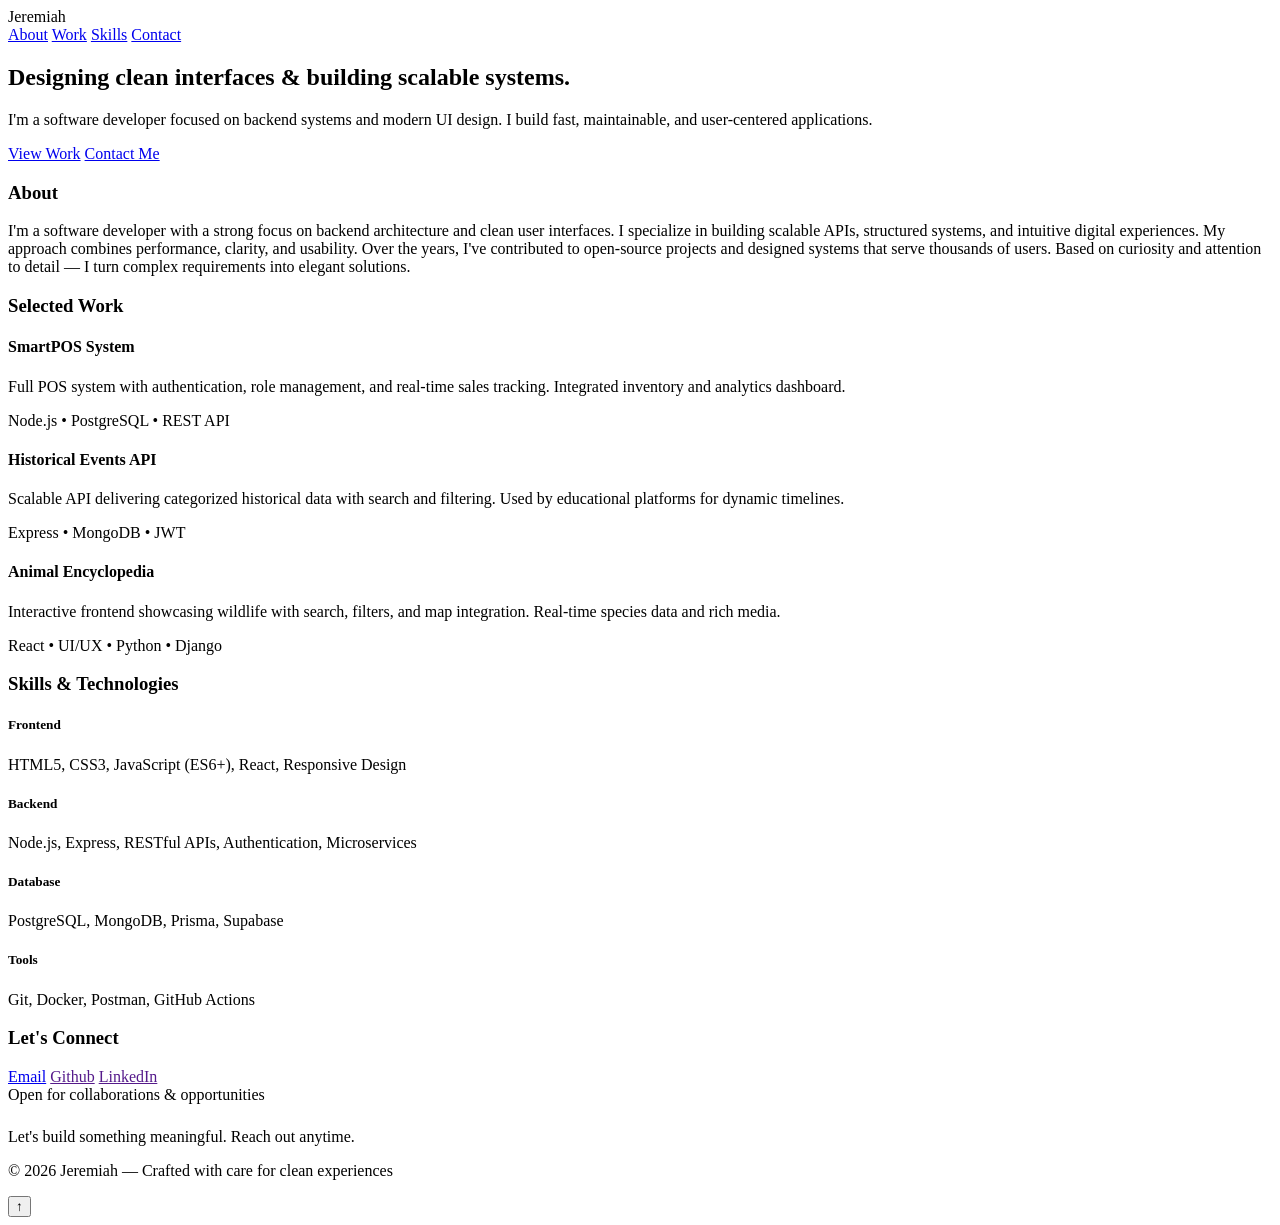
==== html.html @ 13893c3b "Initial: Add basic HTML structure for portfolio website" ====
<!DOCTYPE html>
<html lang="en">
<head>
  <meta charset="UTF-8">
  <meta name="viewport" content="width=device-width, initial-scale=1.0, viewport-fit=cover">
  <title>Jeremiah | Software Developer & UI Designer</title>
  
  <!-- Custom CSS -->
  <link rel="stylesheet" href="style.css">
</head>
<body>

<header class="container">
  <div class="logo">Jeremiah</div>
  <nav>
    <a href="#about">About</a>
    <a href="#projects">Work</a>
    <a href="#skills">Skills</a>
    <a href="#contact">Contact</a>
  </nav>
</header>

<!-- HERO Section -->
<section class="hero container">
  <div class="hero-text">
    <h2>Designing clean interfaces & building scalable systems.</h2>
    <p>I'm a software developer focused on backend systems and modern UI design. I build fast, maintainable, and user-centered applications.</p>
    <div class="hero-actions">
      <a href="#projects" class="btn primary">View Work</a>
      <a href="#contact" class="btn outline">Contact Me</a>
    </div>
  </div>
</section>

<!-- ABOUT Section -->
<section id="about" class="container section">
  <h3>About</h3>
  <p>I'm a software developer with a strong focus on backend architecture and clean user interfaces.
  I specialize in building scalable APIs, structured systems, and intuitive digital experiences.
  My approach combines performance, clarity, and usability. Over the years, I've contributed to 
  open-source projects and designed systems that serve thousands of users. Based on curiosity 
  and attention to detail — I turn complex requirements into elegant solutions.</p>
</section>

<!-- PROJECTS Section -->
<section id="projects" class="container section">
  <h3>Selected Work</h3>
  <div class="grid">
    <div class="card">
      <h4>SmartPOS System</h4>
      <p>Full POS system with authentication, role management, and real-time sales tracking. Integrated inventory and analytics dashboard.</p>
      <span>Node.js • PostgreSQL • REST API</span>
    </div>
    <div class="card">
      <h4>Historical Events API</h4>
      <p>Scalable API delivering categorized historical data with search and filtering. Used by educational platforms for dynamic timelines.</p>
      <span>Express • MongoDB • JWT</span>
    </div>
    <div class="card">
      <h4>Animal Encyclopedia</h4>
      <p>Interactive frontend showcasing wildlife with search, filters, and map integration. Real-time species data and rich media.</p>
      <span>React • UI/UX • Python • Django</span>
    </div>
  </div>
</section>

<!-- SKILLS Section -->
<section id="skills" class="container section">
  <h3>Skills & Technologies</h3>
  <div class="skills">
    <div class="skill-card">
      <h5>Frontend</h5>
      <p>HTML5, CSS3, JavaScript (ES6+), React, Responsive Design</p>
    </div>
    <div class="skill-card">
      <h5>Backend</h5>
      <p>Node.js, Express, RESTful APIs, Authentication, Microservices</p>
    </div>
    <div class="skill-card">
      <h5>Database</h5>
      <p>PostgreSQL, MongoDB, Prisma, Supabase</p>
    </div>
    <div class="skill-card">
      <h5>Tools</h5>
      <p>Git, Docker, Postman, GitHub Actions</p>
    </div>
  </div>
</section>

<!-- CONTACT Section -->
<section id="contact" class="container section">
  <h3>Let's Connect</h3>
  <div class="contact-block">
    <div class="contact-info">
      <a href="mailto:hello@jeremiah.dev">Email</a>
      <a href="">Github</a>
      <a href="">LinkedIn</a>
    </div>
    <div class="contact-cta">
      Open for collaborations & opportunities
    </div>
  </div>
  <p style="margin-top: 24px; color: var(--muted);">Let's build something meaningful. Reach out anytime.</p>
</section>

<footer class="container footer">
  <p>© 2026 Jeremiah — Crafted with care for clean experiences</p>
</footer>

<button class="back-to-top" id="backToTopBtn">↑</button>

<script src="script.js"></script>
</body>
</html>
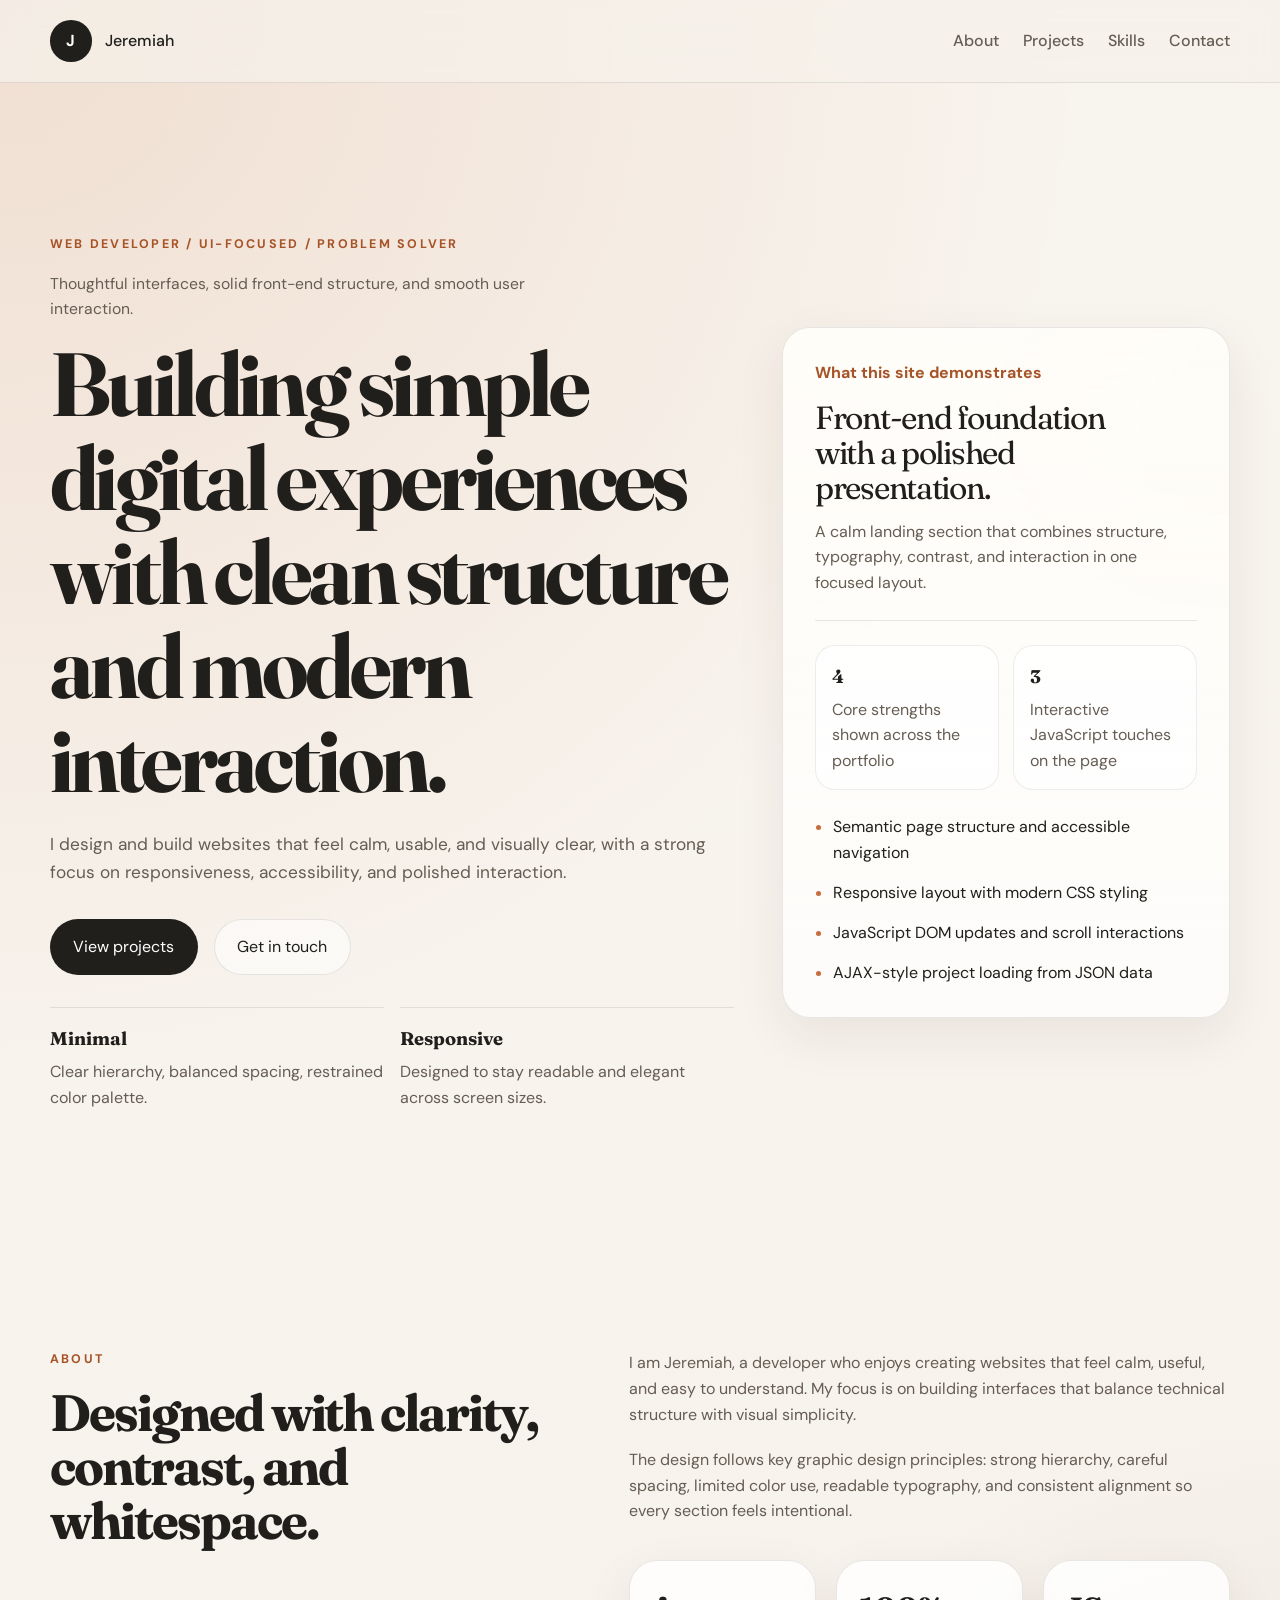
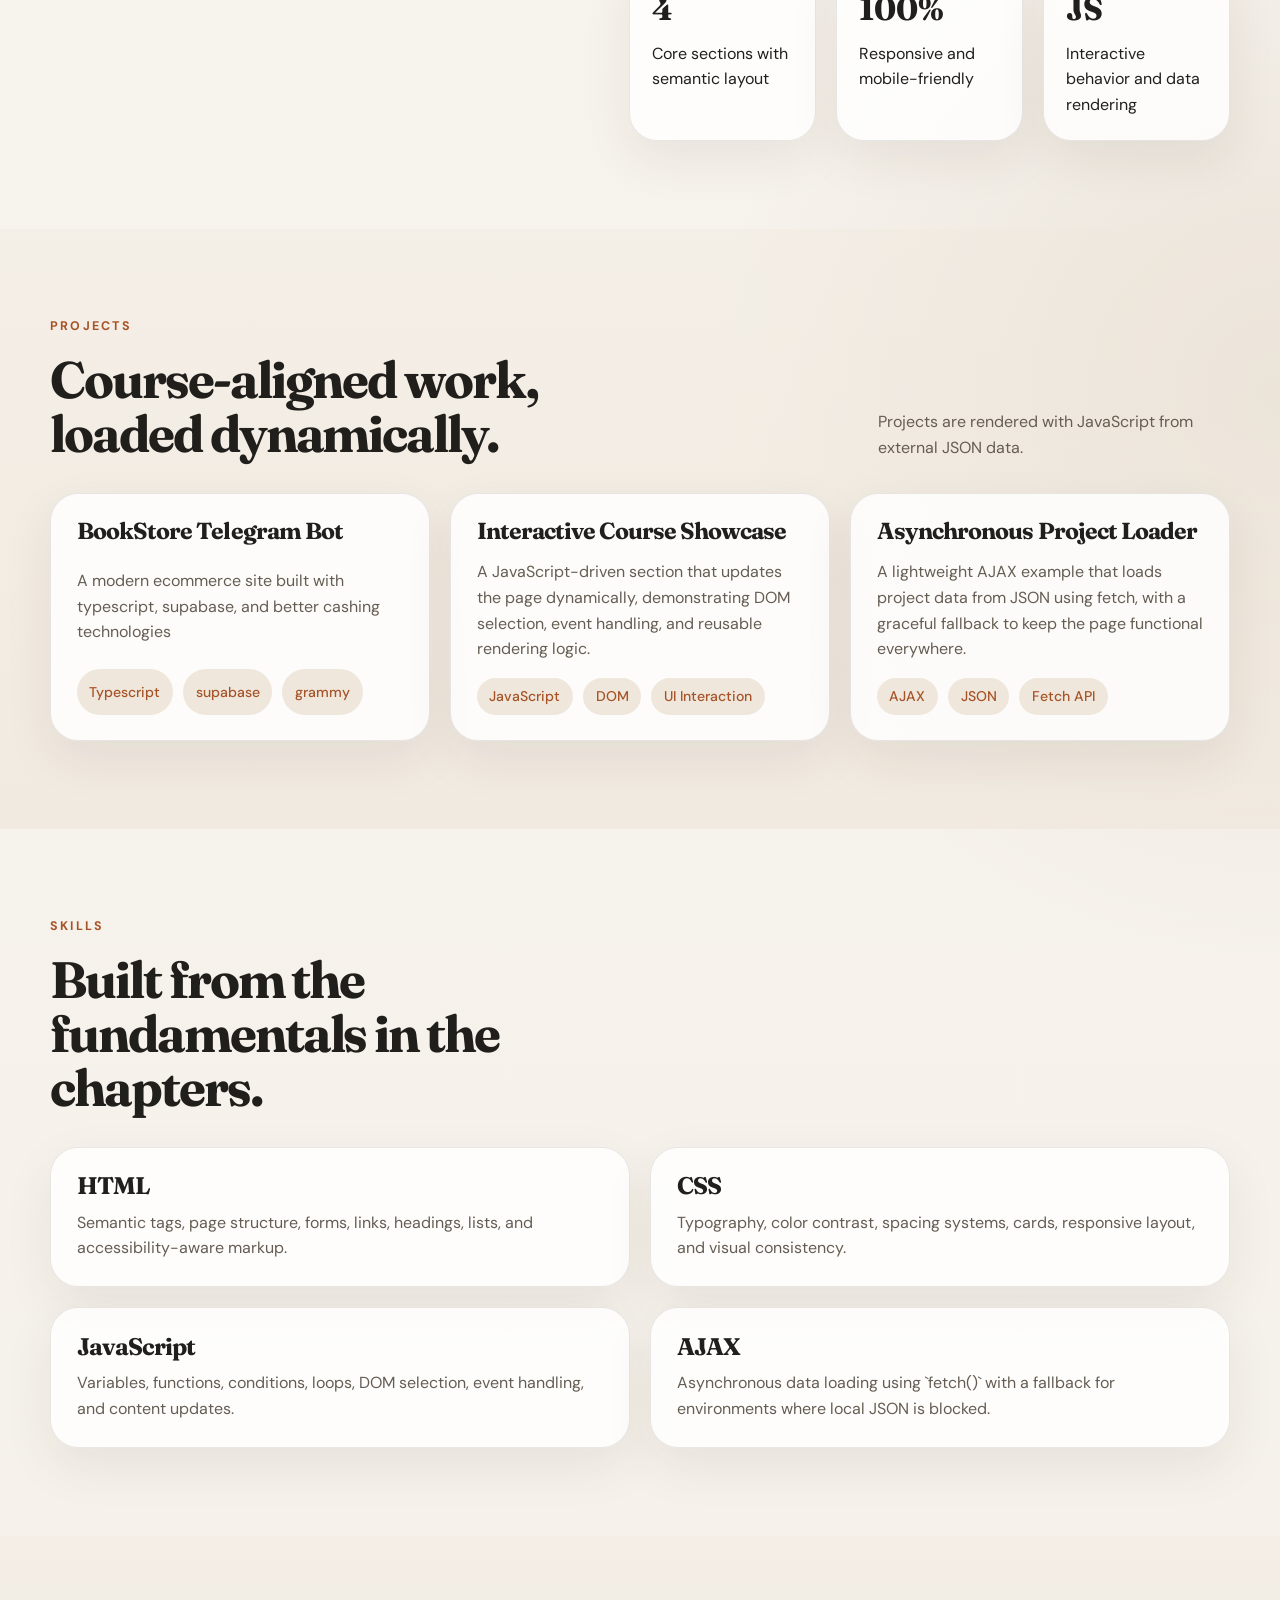
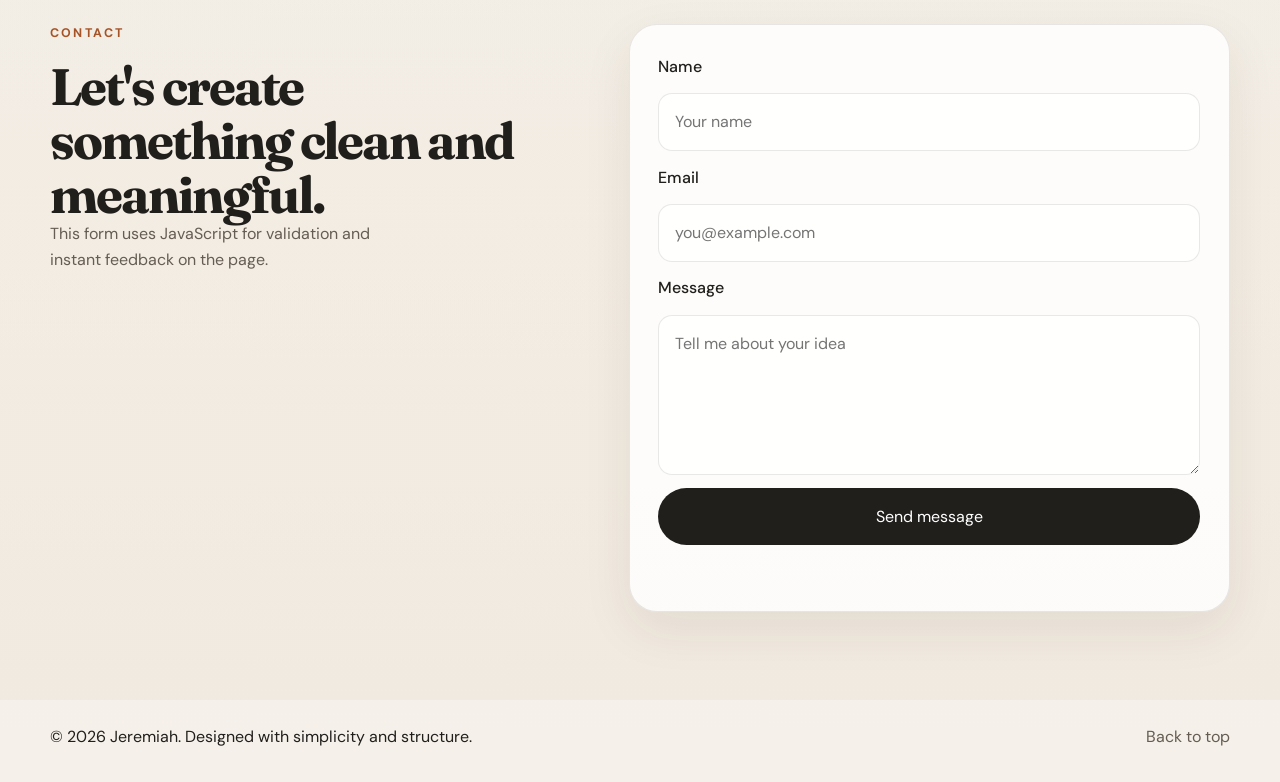
==== commit 787f9e42: "Redesign portfolio with modern layout and dynamic project loading" ====
--- a/html.html
+++ b/html.html
@@ -3,112 +3,207 @@
 <head>
   <meta charset="UTF-8">
   <meta name="viewport" content="width=device-width, initial-scale=1.0, viewport-fit=cover">
-  <title>Jeremiah | Software Developer & UI Designer</title>
-  
-  <!-- Custom CSS -->
+  <meta name="description" content="Modern portfolio website for Jeremiah, focused on web development, UI design, and clean digital experiences.">
+  <title>Jeremiah | Portfolio Website</title>
+  <link rel="preconnect" href="https://fonts.googleapis.com">
+  <link rel="preconnect" href="https://fonts.gstatic.com" crossorigin>
+  <link href="https://fonts.googleapis.com/css2?family=DM+Sans:wght@400;500;700&family=Fraunces:wght@600;700&display=swap" rel="stylesheet">
   <link rel="stylesheet" href="style.css">
 </head>
 <body>
-
-<header class="container">
-  <div class="logo">Jeremiah</div>
-  <nav>
-    <a href="#about">About</a>
-    <a href="#projects">Work</a>
-    <a href="#skills">Skills</a>
-    <a href="#contact">Contact</a>
-  </nav>
-</header>
-
-<!-- HERO Section -->
-<section class="hero container">
-  <div class="hero-text">
-    <h2>Designing clean interfaces & building scalable systems.</h2>
-    <p>I'm a software developer focused on backend systems and modern UI design. I build fast, maintainable, and user-centered applications.</p>
-    <div class="hero-actions">
-      <a href="#projects" class="btn primary">View Work</a>
-      <a href="#contact" class="btn outline">Contact Me</a>
+  <header class="site-header">
+    <div class="container header-inner">
+      <a href="#top" class="brand" aria-label="Jeremiah home">
+        <span class="brand-mark">J</span>
+        <span class="brand-text">Jeremiah</span>
+      </a>
+
+      <nav class="main-nav" aria-label="Primary navigation">
+        <a href="#about">About</a>
+        <a href="#projects">Projects</a>
+        <a href="#skills">Skills</a>
+        <a href="#contact">Contact</a>
+      </nav>
     </div>
-  </div>
-</section>
-
-<!-- ABOUT Section -->
-<section id="about" class="container section">
-  <h3>About</h3>
-  <p>I'm a software developer with a strong focus on backend architecture and clean user interfaces.
-  I specialize in building scalable APIs, structured systems, and intuitive digital experiences.
-  My approach combines performance, clarity, and usability. Over the years, I've contributed to 
-  open-source projects and designed systems that serve thousands of users. Based on curiosity 
-  and attention to detail — I turn complex requirements into elegant solutions.</p>
-</section>
-
-<!-- PROJECTS Section -->
-<section id="projects" class="container section">
-  <h3>Selected Work</h3>
-  <div class="grid">
-    <div class="card">
-      <h4>SmartPOS System</h4>
-      <p>Full POS system with authentication, role management, and real-time sales tracking. Integrated inventory and analytics dashboard.</p>
-      <span>Node.js • PostgreSQL • REST API</span>
+  </header>
+
+  <main id="top">
+    <section class="hero">
+      <div class="container hero-layout">
+        <div class="hero-copy reveal">
+          <p class="eyebrow">Web developer / UI-focused / Problem solver</p>
+          <p class="hero-kicker">Thoughtful interfaces, solid front-end structure, and smooth user interaction.</p>
+          <h1>Building simple digital experiences with clean structure and modern interaction.</h1>
+          <p class="hero-summary">
+            I design and build websites that feel calm, usable, and visually clear,
+            with a strong focus on responsiveness, accessibility, and polished interaction.
+          </p>
+
+          <div class="hero-actions">
+            <a href="#projects" class="btn btn-primary">View projects</a>
+            <a href="#contact" class="btn btn-secondary">Get in touch</a>
+          </div>
+
+          <div class="hero-meta" aria-label="Hero summary highlights">
+            <article class="hero-meta-card">
+              <strong>Minimal</strong>
+              <span>Clear hierarchy, balanced spacing, restrained color palette.</span>
+            </article>
+            <article class="hero-meta-card">
+              <strong>Responsive</strong>
+              <span>Designed to stay readable and elegant across screen sizes.</span>
+            </article>
+          </div>
+        </div>
+
+        <aside class="hero-panel reveal" aria-label="Portfolio highlights">
+          <p class="panel-label">What this site demonstrates</p>
+
+          <div class="hero-panel-top">
+            <p class="hero-panel-title">Front-end foundation with a polished presentation.</p>
+            <p class="hero-panel-text">
+              A calm landing section that combines structure, typography, contrast, and interaction in one focused layout.
+            </p>
+          </div>
+
+          <div class="hero-metrics" aria-label="Hero metrics">
+            <article class="metric-card">
+              <strong>4</strong>
+              <span>Core strengths shown across the portfolio</span>
+            </article>
+            <article class="metric-card">
+              <strong>3</strong>
+              <span>Interactive JavaScript touches on the page</span>
+            </article>
+          </div>
+
+          <ul class="feature-list">
+            <li>Semantic page structure and accessible navigation</li>
+            <li>Responsive layout with modern CSS styling</li>
+            <li>JavaScript DOM updates and scroll interactions</li>
+            <li>AJAX-style project loading from JSON data</li>
+          </ul>
+        </aside>
+      </div>
+    </section>
+
+    <section id="about" class="section">
+      <div class="container split-layout">
+        <div class="section-heading reveal">
+          <p class="eyebrow">About</p>
+          <h2>Designed with clarity, contrast, and whitespace.</h2>
+        </div>
+
+        <div class="about-content reveal">
+          <p>
+            I am Jeremiah, a developer who enjoys creating websites that feel calm, useful, and easy to understand.
+            My focus is on building interfaces that balance technical structure with visual simplicity.
+          </p>
+          <p>
+            The design follows key graphic design principles: strong hierarchy, careful spacing, limited color use,
+            readable typography, and consistent alignment so every section feels intentional.
+          </p>
+
+          <div class="stats-grid" aria-label="Quick facts">
+            <article class="stat-card">
+              <strong>4</strong>
+              <span>Core sections with semantic layout</span>
+            </article>
+            <article class="stat-card">
+              <strong>100%</strong>
+              <span>Responsive and mobile-friendly</span>
+            </article>
+            <article class="stat-card">
+              <strong>JS</strong>
+              <span>Interactive behavior and data rendering</span>
+            </article>
+          </div>
+        </div>
+      </div>
+    </section>
+
+    <section id="projects" class="section section-soft">
+      <div class="container">
+        <div class="section-heading reveal section-heading-row">
+          <div>
+            <p class="eyebrow">Projects</p>
+            <h2>Course-aligned work, loaded dynamically.</h2>
+          </div>
+          <p class="section-note">Projects are rendered with JavaScript from external JSON data.</p>
+        </div>
+
+        <div id="projectGrid" class="project-grid reveal" aria-live="polite">
+          <article class="project-card loading-card">
+            <p>Loading projects...</p>
+          </article>
+        </div>
+      </div>
+    </section>
+
+    <section id="skills" class="section">
+      <div class="container">
+        <div class="section-heading reveal">
+          <p class="eyebrow">Skills</p>
+          <h2>Built from the fundamentals in the chapters.</h2>
+        </div>
+
+        <div class="skills-layout">
+          <article class="skill-panel reveal">
+            <h3>HTML</h3>
+            <p>Semantic tags, page structure, forms, links, headings, lists, and accessibility-aware markup.</p>
+          </article>
+          <article class="skill-panel reveal">
+            <h3>CSS</h3>
+            <p>Typography, color contrast, spacing systems, cards, responsive layout, and visual consistency.</p>
+          </article>
+          <article class="skill-panel reveal">
+            <h3>JavaScript</h3>
+            <p>Variables, functions, conditions, loops, DOM selection, event handling, and content updates.</p>
+          </article>
+          <article class="skill-panel reveal">
+            <h3>AJAX</h3>
+            <p>Asynchronous data loading using `fetch()` with a fallback for environments where local JSON is blocked.</p>
+          </article>
+        </div>
+      </div>
+    </section>
+
+    <section id="contact" class="section section-soft">
+      <div class="container contact-layout">
+        <div class="section-heading reveal">
+          <p class="eyebrow">Contact</p>
+          <h2>Let's create something clean and meaningful.</h2>
+          <p class="section-note">
+            This form uses JavaScript for validation and instant feedback on the page.
+          </p>
+        </div>
+
+        <form id="contactForm" class="contact-form reveal" novalidate>
+          <label for="name">Name</label>
+          <input id="name" name="name" type="text" placeholder="Your name">
+
+          <label for="email">Email</label>
+          <input id="email" name="email" type="email" placeholder="you@example.com">
+
+          <label for="message">Message</label>
+          <textarea id="message" name="message" rows="5" placeholder="Tell me about your idea"></textarea>
+
+          <button type="submit" class="btn btn-primary">Send message</button>
+          <p id="formMessage" class="form-message" aria-live="polite"></p>
+        </form>
+      </div>
+    </section>
+  </main>
+
+  <footer class="site-footer">
+    <div class="container footer-inner">
+      <p>&copy; <span id="year"></span> Jeremiah. Designed with simplicity and structure.</p>
+      <a href="#top" class="footer-link">Back to top</a>
     </div>
-    <div class="card">
-      <h4>Historical Events API</h4>
-      <p>Scalable API delivering categorized historical data with search and filtering. Used by educational platforms for dynamic timelines.</p>
-      <span>Express • MongoDB • JWT</span>
-    </div>
-    <div class="card">
-      <h4>Animal Encyclopedia</h4>
-      <p>Interactive frontend showcasing wildlife with search, filters, and map integration. Real-time species data and rich media.</p>
-      <span>React • UI/UX • Python • Django</span>
-    </div>
-  </div>
-</section>
-
-<!-- SKILLS Section -->
-<section id="skills" class="container section">
-  <h3>Skills & Technologies</h3>
-  <div class="skills">
-    <div class="skill-card">
-      <h5>Frontend</h5>
-      <p>HTML5, CSS3, JavaScript (ES6+), React, Responsive Design</p>
-    </div>
-    <div class="skill-card">
-      <h5>Backend</h5>
-      <p>Node.js, Express, RESTful APIs, Authentication, Microservices</p>
-    </div>
-    <div class="skill-card">
-      <h5>Database</h5>
-      <p>PostgreSQL, MongoDB, Prisma, Supabase</p>
-    </div>
-    <div class="skill-card">
-      <h5>Tools</h5>
-      <p>Git, Docker, Postman, GitHub Actions</p>
-    </div>
-  </div>
-</section>
-
-<!-- CONTACT Section -->
-<section id="contact" class="container section">
-  <h3>Let's Connect</h3>
-  <div class="contact-block">
-    <div class="contact-info">
-      <a href="mailto:hello@jeremiah.dev">Email</a>
-      <a href="">Github</a>
-      <a href="">LinkedIn</a>
-    </div>
-    <div class="contact-cta">
-      Open for collaborations & opportunities
-    </div>
-  </div>
-  <p style="margin-top: 24px; color: var(--muted);">Let's build something meaningful. Reach out anytime.</p>
-</section>
-
-<footer class="container footer">
-  <p>© 2026 Jeremiah — Crafted with care for clean experiences</p>
-</footer>
-
-<button class="back-to-top" id="backToTopBtn">↑</button>
-
-<script src="script.js"></script>
+  </footer>
+
+  <button id="backToTopBtn" class="back-to-top" type="button" aria-label="Back to top">&uarr;</button>
+
+  <script src="script.js"></script>
 </body>
-</html>+</html>
--- a/style.css
+++ b/style.css
@@ -0,0 +1,575 @@
+:root {
+  --bg: #f5f1ea;
+  --surface: rgba(255, 255, 255, 0.82);
+  --surface-strong: #fffdf9;
+  --surface-soft: #efe7dc;
+  --text: #211f1c;
+  --muted: #655d53;
+  --line: rgba(33, 31, 28, 0.1);
+  --accent: #c76c3a;
+  --accent-dark: #a65327;
+  --shadow: 0 18px 50px rgba(61, 44, 30, 0.08);
+  --radius-lg: 28px;
+  --radius-md: 20px;
+  --radius-sm: 14px;
+  --container: 1180px;
+  --transition: 220ms ease;
+}
+
+* {
+  box-sizing: border-box;
+  margin: 0;
+  padding: 0;
+}
+
+html {
+  scroll-behavior: smooth;
+}
+
+body {
+  min-height: 100vh;
+  font-family: "DM Sans", "Segoe UI", sans-serif;
+  color: var(--text);
+  background:
+    radial-gradient(circle at top left, rgba(199, 108, 58, 0.16), transparent 26%),
+    radial-gradient(circle at right center, rgba(151, 126, 94, 0.14), transparent 24%),
+    linear-gradient(180deg, #f8f4ee 0%, var(--bg) 100%);
+  line-height: 1.6;
+}
+
+a {
+  color: inherit;
+}
+
+img {
+  max-width: 100%;
+  display: block;
+}
+
+button,
+input,
+textarea {
+  font: inherit;
+}
+
+.container {
+  width: min(calc(100% - 2rem), var(--container));
+  margin: 0 auto;
+}
+
+.site-header {
+  position: sticky;
+  top: 0;
+  z-index: 50;
+  backdrop-filter: blur(16px);
+  background: rgba(245, 241, 234, 0.72);
+  border-bottom: 1px solid var(--line);
+}
+
+.header-inner,
+.footer-inner {
+  display: flex;
+  align-items: center;
+  justify-content: space-between;
+  gap: 1rem;
+}
+
+.header-inner {
+  min-height: 82px;
+}
+
+.brand {
+  display: inline-flex;
+  align-items: center;
+  gap: 0.85rem;
+  text-decoration: none;
+}
+
+.brand-mark {
+  display: grid;
+  place-items: center;
+  width: 2.6rem;
+  height: 2.6rem;
+  border-radius: 50%;
+  background: var(--text);
+  color: #fff;
+  font-weight: 700;
+}
+
+.brand-text,
+.main-nav a {
+  font-weight: 500;
+}
+
+.main-nav {
+  display: flex;
+  align-items: center;
+  gap: 1.5rem;
+}
+
+.main-nav a {
+  text-decoration: none;
+  color: var(--muted);
+  transition: color var(--transition);
+}
+
+.main-nav a:hover,
+.main-nav a.active {
+  color: var(--text);
+}
+
+.hero,
+.section {
+  padding: 5.5rem 0;
+}
+
+.hero-layout,
+.split-layout,
+.contact-layout {
+  display: grid;
+  gap: 2rem;
+}
+
+.hero-layout {
+  grid-template-columns: minmax(0, 1.45fr) minmax(320px, 0.95fr);
+  align-items: center;
+  min-height: calc(100vh - 82px);
+  padding-block: 4rem;
+  gap: 3rem;
+}
+
+.eyebrow {
+  margin-bottom: 1rem;
+  color: var(--accent-dark);
+  text-transform: uppercase;
+  letter-spacing: 0.18em;
+  font-size: 0.78rem;
+  font-weight: 700;
+}
+
+h1,
+h2,
+h3 {
+  font-family: "Fraunces", Georgia, serif;
+  line-height: 1.05;
+  letter-spacing: -0.04em;
+}
+
+h1 {
+  max-width: 12ch;
+  font-size: clamp(3.2rem, 7vw, 6.4rem);
+}
+
+h2 {
+  max-width: 14ch;
+  font-size: clamp(2rem, 4vw, 3.7rem);
+}
+
+h3 {
+  font-size: 1.5rem;
+}
+
+.hero-summary,
+.about-content p,
+.section-note,
+.skill-panel p,
+.project-card p,
+.form-message {
+  color: var(--muted);
+}
+
+.hero-summary {
+  max-width: 58ch;
+  margin-top: 1.5rem;
+  font-size: 1.08rem;
+}
+
+.hero-copy {
+  max-width: 760px;
+}
+
+.hero-kicker {
+  margin-bottom: 1rem;
+  color: var(--muted);
+  max-width: 44ch;
+  font-size: 0.98rem;
+}
+
+.hero-actions {
+  display: flex;
+  flex-wrap: wrap;
+  gap: 1rem;
+  margin-top: 2rem;
+}
+
+.hero-meta {
+  display: grid;
+  grid-template-columns: repeat(2, minmax(0, 1fr));
+  gap: 1rem;
+  margin-top: 2rem;
+  max-width: 46rem;
+}
+
+.hero-meta-card {
+  padding-top: 1rem;
+  border-top: 1px solid var(--line);
+}
+
+.hero-meta-card strong,
+.metric-card strong {
+  display: block;
+  font-family: "Fraunces", Georgia, serif;
+  font-size: 1.15rem;
+  margin-bottom: 0.35rem;
+}
+
+.hero-meta-card span,
+.metric-card span,
+.hero-panel-text {
+  color: var(--muted);
+}
+
+.btn {
+  display: inline-flex;
+  align-items: center;
+  justify-content: center;
+  min-height: 3.2rem;
+  padding: 0.9rem 1.4rem;
+  border-radius: 999px;
+  border: 1px solid transparent;
+  text-decoration: none;
+  transition: transform var(--transition), background-color var(--transition), border-color var(--transition);
+  cursor: pointer;
+}
+
+.btn:hover {
+  transform: translateY(-2px);
+}
+
+.btn-primary {
+  background: var(--text);
+  color: #fff;
+}
+
+.btn-primary:hover {
+  background: #11100f;
+}
+
+.btn-secondary {
+  border-color: var(--line);
+  background: rgba(255, 255, 255, 0.55);
+}
+
+.btn-secondary:hover {
+  border-color: rgba(33, 31, 28, 0.2);
+}
+
+.hero-panel,
+.stat-card,
+.project-card,
+.skill-panel,
+.contact-form {
+  border: 1px solid var(--line);
+  border-radius: var(--radius-lg);
+  background: var(--surface);
+  box-shadow: var(--shadow);
+}
+
+.hero-panel {
+  position: relative;
+  overflow: hidden;
+  padding: 2rem;
+  background:
+    linear-gradient(180deg, rgba(255, 253, 249, 0.96), rgba(255, 255, 255, 0.72)),
+    radial-gradient(circle at top right, rgba(199, 108, 58, 0.14), transparent 38%);
+}
+
+.panel-label {
+  margin-bottom: 1rem;
+  font-weight: 700;
+  color: var(--accent-dark);
+}
+
+.hero-panel-top {
+  padding-bottom: 1.5rem;
+  border-bottom: 1px solid var(--line);
+}
+
+.hero-panel-title {
+  max-width: 16ch;
+  font-family: "Fraunces", Georgia, serif;
+  font-size: 2rem;
+  line-height: 1.08;
+  letter-spacing: -0.04em;
+}
+
+.hero-panel-text {
+  margin-top: 0.85rem;
+}
+
+.hero-metrics {
+  display: grid;
+  grid-template-columns: repeat(2, minmax(0, 1fr));
+  gap: 0.9rem;
+  margin: 1.5rem 0;
+}
+
+.metric-card {
+  padding: 1rem;
+  border-radius: var(--radius-md);
+  background: rgba(255, 255, 255, 0.72);
+  border: 1px solid rgba(33, 31, 28, 0.08);
+}
+
+.feature-list {
+  display: grid;
+  gap: 0.9rem;
+  padding-left: 1.15rem;
+}
+
+.feature-list li::marker {
+  color: var(--accent);
+}
+
+.split-layout,
+.contact-layout {
+  grid-template-columns: minmax(0, 1fr) minmax(0, 1.1fr);
+  align-items: start;
+}
+
+.about-content {
+  display: grid;
+  gap: 1.25rem;
+}
+
+.stats-grid,
+.project-grid,
+.skills-layout {
+  display: grid;
+  gap: 1.25rem;
+}
+
+.stats-grid {
+  grid-template-columns: repeat(3, minmax(0, 1fr));
+  margin-top: 1rem;
+}
+
+.stat-card {
+  padding: 1.4rem;
+}
+
+.stat-card strong {
+  display: block;
+  margin-bottom: 0.4rem;
+  font-family: "Fraunces", Georgia, serif;
+  font-size: 2rem;
+}
+
+.section-soft {
+  background: linear-gradient(180deg, rgba(239, 231, 220, 0.35), rgba(239, 231, 220, 0.7));
+}
+
+.section-heading-row {
+  display: flex;
+  align-items: end;
+  justify-content: space-between;
+  gap: 2rem;
+}
+
+.section-note {
+  max-width: 32ch;
+}
+
+.project-grid {
+  grid-template-columns: repeat(3, minmax(0, 1fr));
+  margin-top: 2rem;
+}
+
+.project-card {
+  display: grid;
+  gap: 1rem;
+  padding: 1.6rem;
+}
+
+.project-card h3 {
+  font-size: 1.45rem;
+}
+
+.tag-list {
+  display: flex;
+  flex-wrap: wrap;
+  gap: 0.6rem;
+}
+
+.tag {
+  display: inline-flex;
+  align-items: center;
+  padding: 0.45rem 0.8rem;
+  border-radius: 999px;
+  background: var(--surface-soft);
+  color: var(--accent-dark);
+  font-size: 0.88rem;
+  font-weight: 500;
+}
+
+.loading-card {
+  place-items: center;
+  min-height: 220px;
+}
+
+.skills-layout {
+  grid-template-columns: repeat(2, minmax(0, 1fr));
+  margin-top: 2rem;
+}
+
+.skill-panel {
+  padding: 1.6rem;
+}
+
+.skill-panel h3 {
+  margin-bottom: 0.7rem;
+}
+
+.contact-form {
+  display: grid;
+  gap: 0.85rem;
+  padding: 1.8rem;
+}
+
+.contact-form label {
+  font-weight: 500;
+}
+
+.contact-form input,
+.contact-form textarea {
+  width: 100%;
+  border: 1px solid var(--line);
+  border-radius: var(--radius-sm);
+  background: rgba(255, 255, 255, 0.8);
+  padding: 0.95rem 1rem;
+  color: var(--text);
+}
+
+.contact-form input:focus,
+.contact-form textarea:focus {
+  outline: 2px solid rgba(199, 108, 58, 0.25);
+  border-color: rgba(199, 108, 58, 0.35);
+}
+
+.form-message {
+  min-height: 1.5rem;
+}
+
+.form-message.is-error {
+  color: #a13b2f;
+}
+
+.form-message.is-success {
+  color: #2f6d4e;
+}
+
+.site-footer {
+  padding: 1.5rem 0 2rem;
+}
+
+.footer-link {
+  color: var(--muted);
+  text-decoration: none;
+}
+
+.back-to-top {
+  position: fixed;
+  right: 1.25rem;
+  bottom: 1.25rem;
+  display: grid;
+  place-items: center;
+  width: 3rem;
+  height: 3rem;
+  border: 0;
+  border-radius: 50%;
+  background: var(--text);
+  color: #fff;
+  box-shadow: var(--shadow);
+  cursor: pointer;
+  opacity: 0;
+  pointer-events: none;
+  transition: opacity var(--transition), transform var(--transition);
+}
+
+.back-to-top.show {
+  opacity: 1;
+  pointer-events: auto;
+}
+
+.reveal {
+  opacity: 0;
+  transform: translateY(28px);
+  transition: opacity 700ms ease, transform 700ms ease;
+}
+
+.reveal.is-visible {
+  opacity: 1;
+  transform: translateY(0);
+}
+
+@media (max-width: 980px) {
+  .hero-layout,
+  .split-layout,
+  .contact-layout,
+  .project-grid,
+  .skills-layout,
+  .stats-grid {
+    grid-template-columns: 1fr;
+  }
+
+  .section-heading-row,
+  .header-inner,
+  .footer-inner {
+    align-items: flex-start;
+    flex-direction: column;
+  }
+
+  .main-nav {
+    flex-wrap: wrap;
+    gap: 0.9rem 1.2rem;
+  }
+
+  .hero-layout {
+    min-height: auto;
+    gap: 2rem;
+  }
+}
+
+@media (max-width: 640px) {
+  .hero,
+  .section {
+    padding: 4.25rem 0;
+  }
+
+  h1 {
+    font-size: clamp(2.5rem, 12vw, 4.1rem);
+  }
+
+  h2 {
+    font-size: clamp(1.85rem, 9vw, 2.9rem);
+  }
+
+  .btn,
+  .main-nav a,
+  .footer-link {
+    width: 100%;
+  }
+
+  .hero-actions {
+    align-items: stretch;
+  }
+
+  .hero-meta,
+  .hero-metrics {
+    grid-template-columns: 1fr;
+  }
+
+  .hero-panel {
+    padding: 1.5rem;
+  }
+}
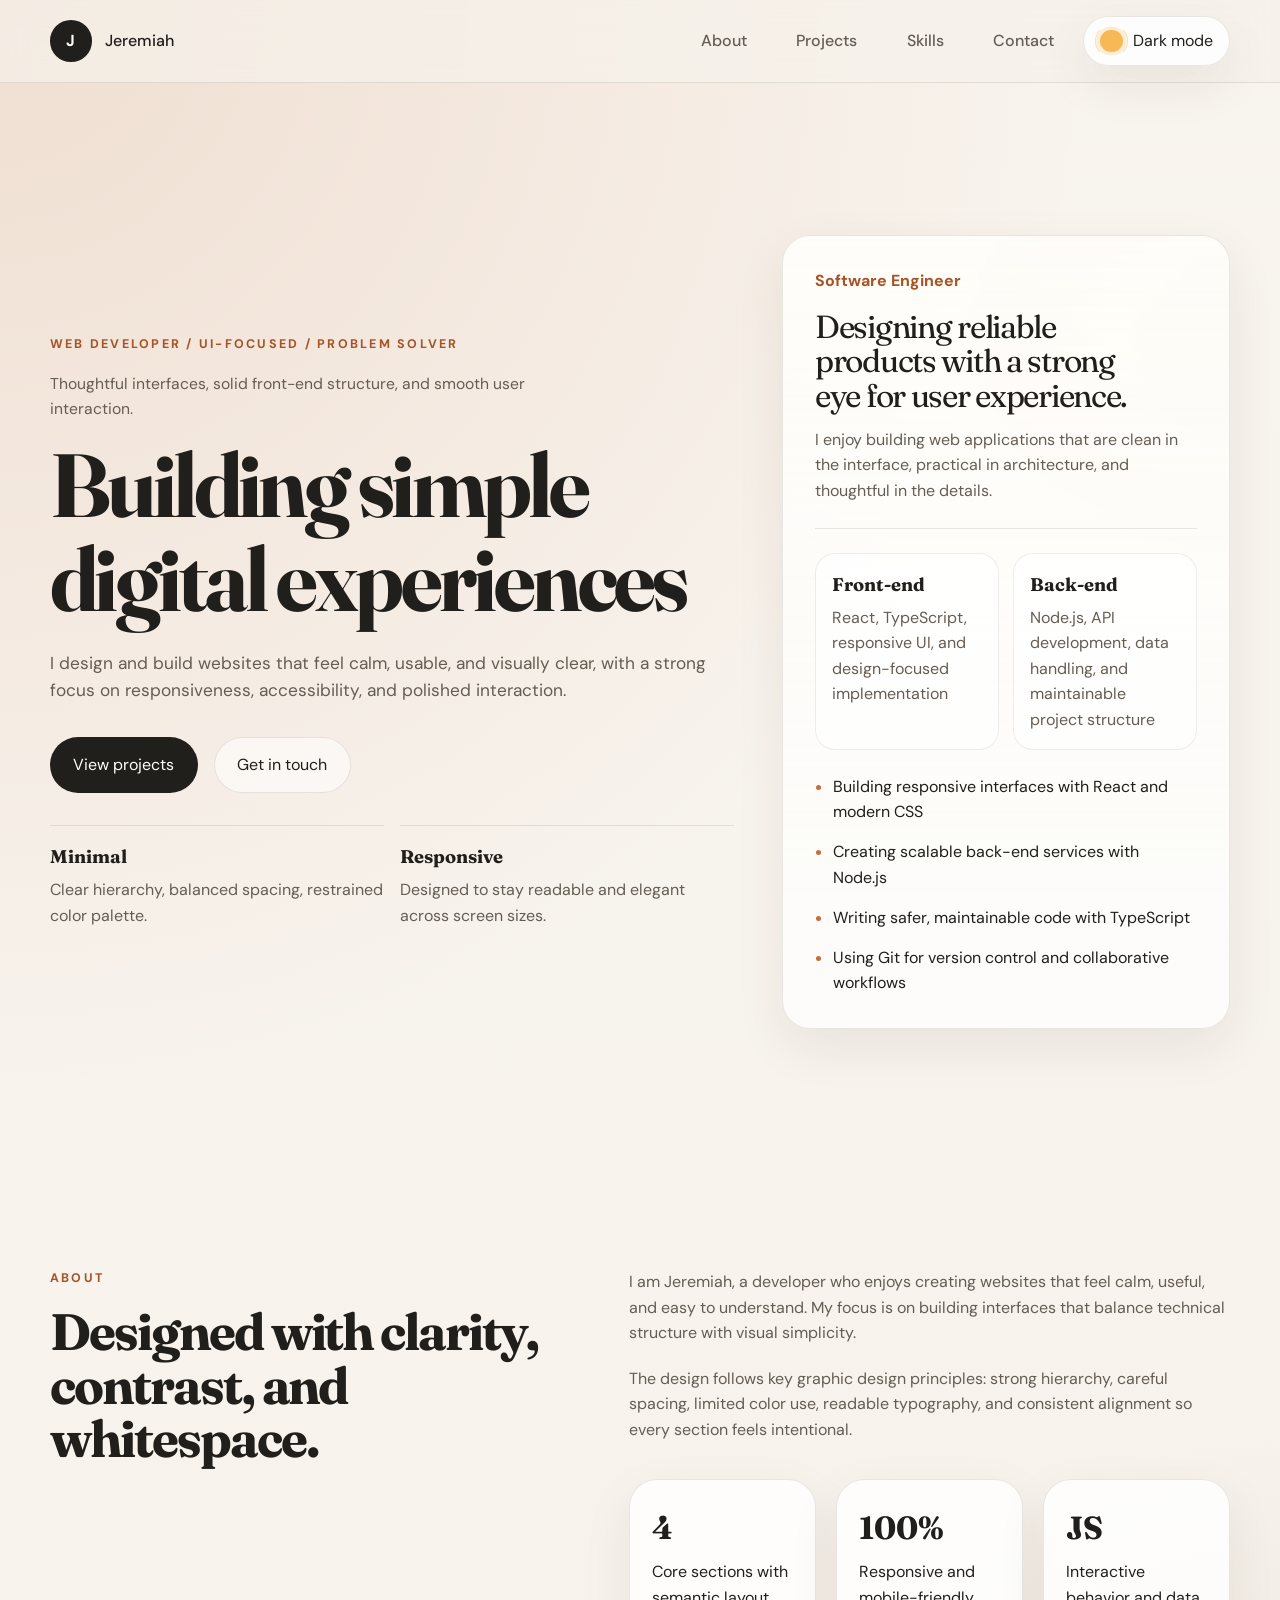
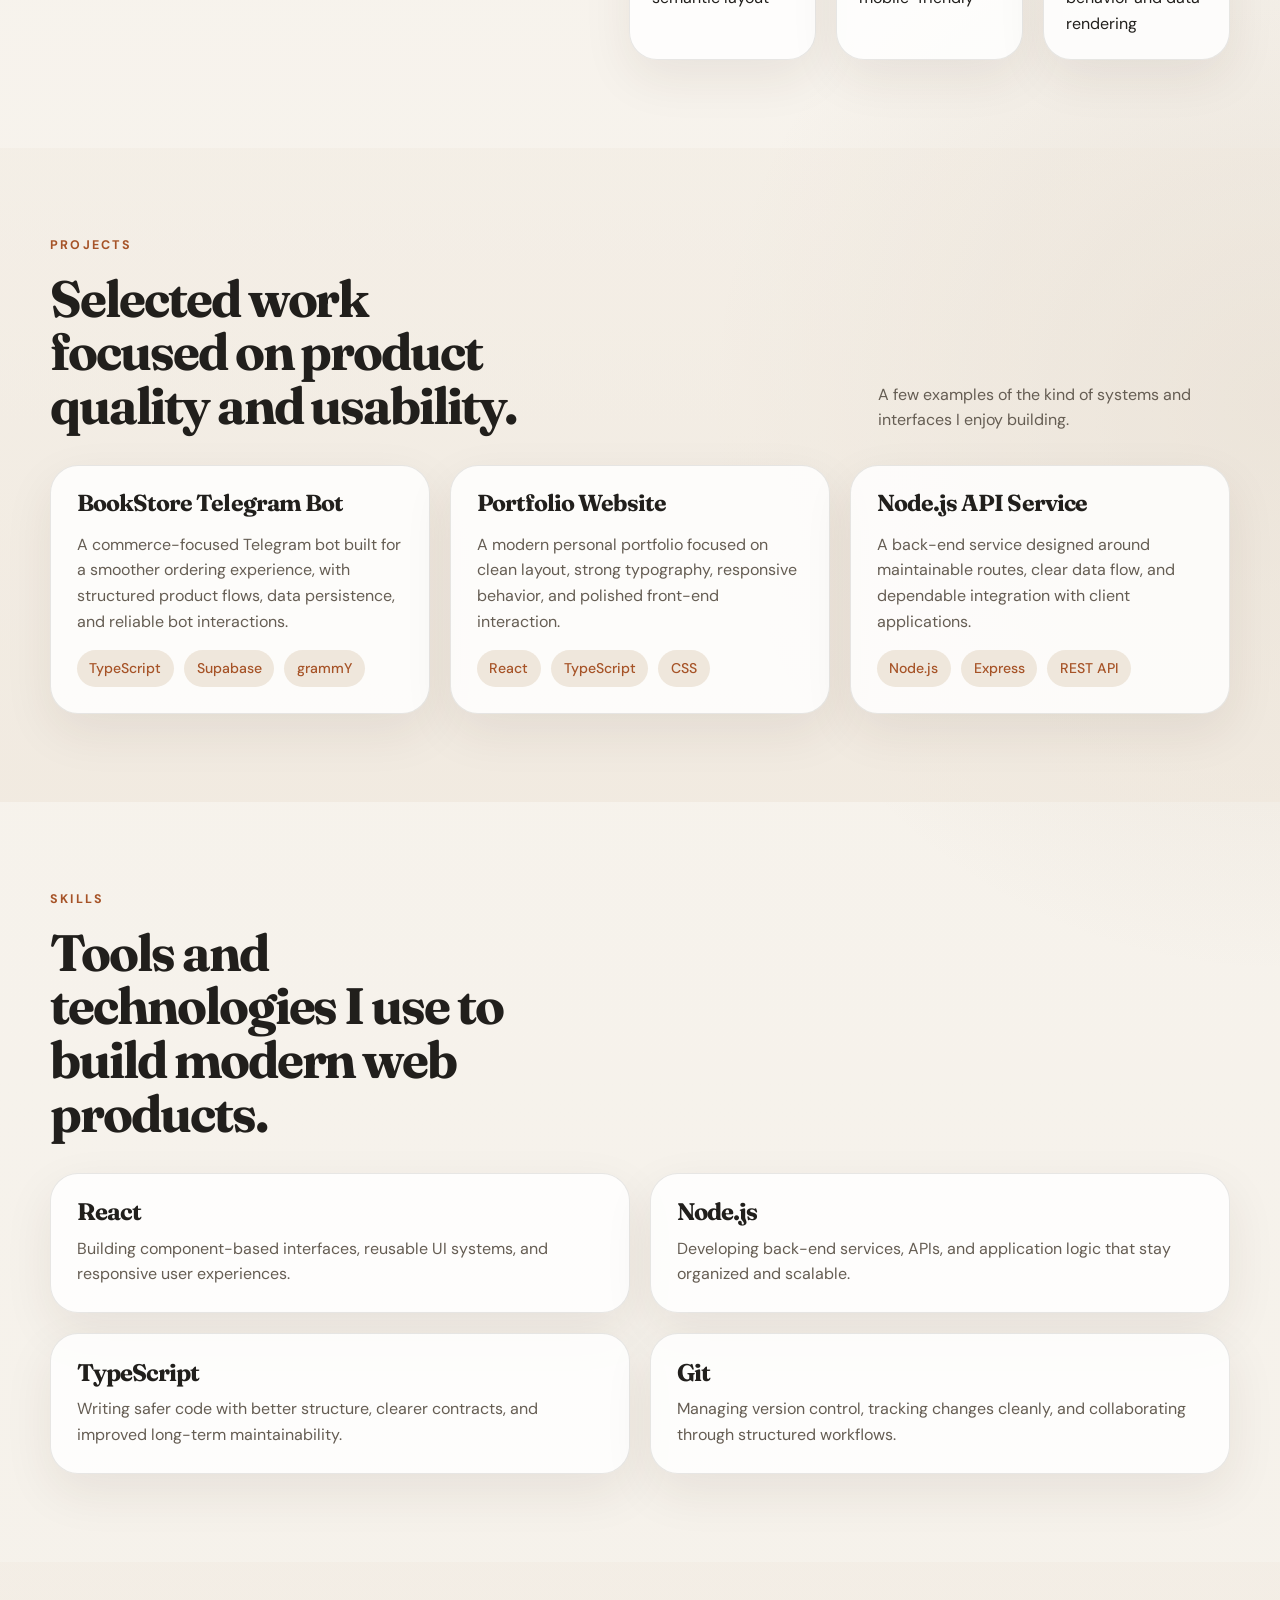
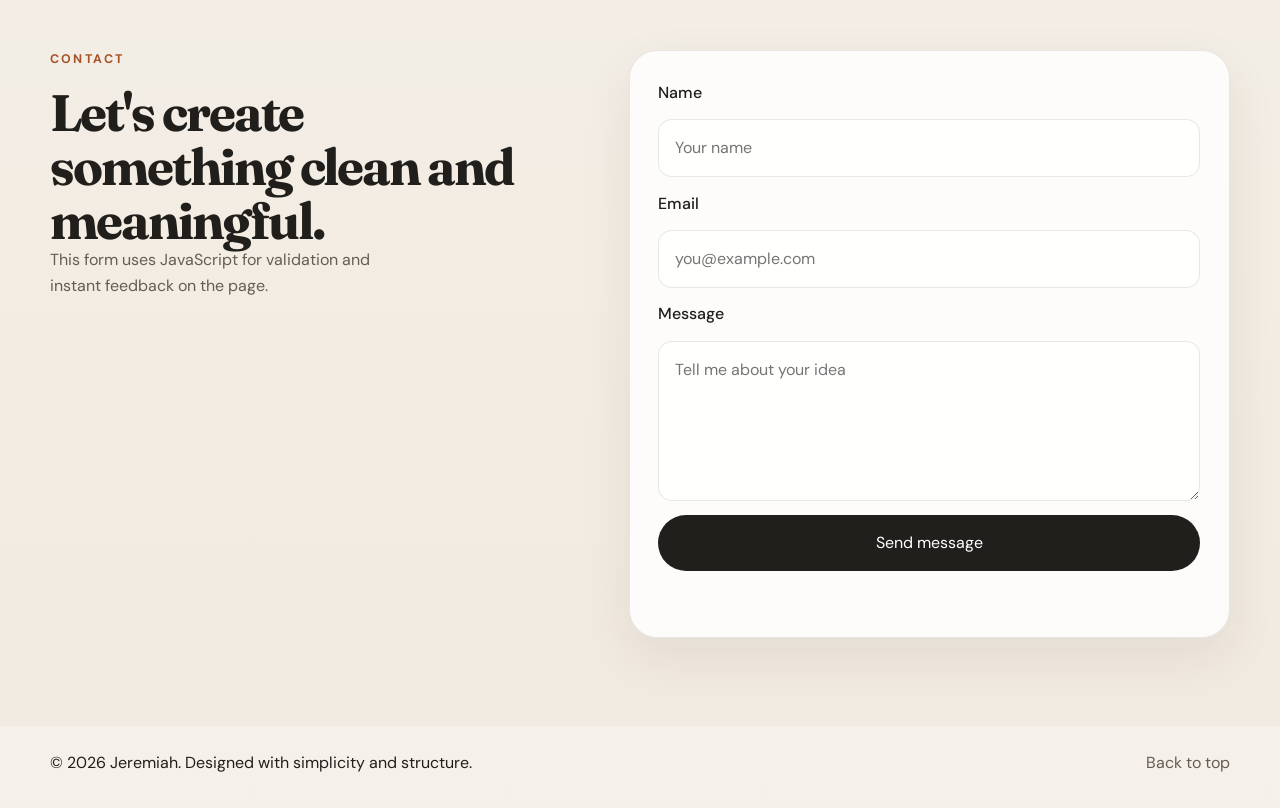
==== commit 6716d14c: "Add dark mode toggle and update project content with modern tech stack" ====
--- a/html.html
+++ b/html.html
@@ -5,6 +5,14 @@
   <meta name="viewport" content="width=device-width, initial-scale=1.0, viewport-fit=cover">
   <meta name="description" content="Modern portfolio website for Jeremiah, focused on web development, UI design, and clean digital experiences.">
   <title>Jeremiah | Portfolio Website</title>
+  <script>
+    (function () {
+      const savedTheme = localStorage.getItem("theme");
+      const systemPrefersDark = window.matchMedia("(prefers-color-scheme: dark)").matches;
+      const theme = savedTheme || (systemPrefersDark ? "dark" : "light");
+      document.documentElement.setAttribute("data-theme", theme);
+    })();
+  </script>
   <link rel="preconnect" href="https://fonts.googleapis.com">
   <link rel="preconnect" href="https://fonts.gstatic.com" crossorigin>
   <link href="https://fonts.googleapis.com/css2?family=DM+Sans:wght@400;500;700&family=Fraunces:wght@600;700&display=swap" rel="stylesheet">
@@ -18,12 +26,19 @@
         <span class="brand-text">Jeremiah</span>
       </a>
 
-      <nav class="main-nav" aria-label="Primary navigation">
-        <a href="#about">About</a>
-        <a href="#projects">Projects</a>
-        <a href="#skills">Skills</a>
-        <a href="#contact">Contact</a>
-      </nav>
+      <div class="header-controls">
+        <nav class="main-nav" aria-label="Primary navigation">
+          <a href="#about">About</a>
+          <a href="#projects">Projects</a>
+          <a href="#skills">Skills</a>
+          <a href="#contact">Contact</a>
+        </nav>
+
+        <button id="themeToggle" class="theme-toggle" type="button" aria-label="Switch color theme" aria-pressed="false">
+          <span class="theme-toggle-icon" aria-hidden="true"></span>
+          <span id="themeToggleLabel">Dark mode</span>
+        </button>
+      </div>
     </div>
   </header>
 
@@ -33,7 +48,7 @@
         <div class="hero-copy reveal">
           <p class="eyebrow">Web developer / UI-focused / Problem solver</p>
           <p class="hero-kicker">Thoughtful interfaces, solid front-end structure, and smooth user interaction.</p>
-          <h1>Building simple digital experiences with clean structure and modern interaction.</h1>
+          <h1>Building simple digital experiences</h1>
           <p class="hero-summary">
             I design and build websites that feel calm, usable, and visually clear,
             with a strong focus on responsiveness, accessibility, and polished interaction.
@@ -57,31 +72,31 @@
         </div>
 
         <aside class="hero-panel reveal" aria-label="Portfolio highlights">
-          <p class="panel-label">What this site demonstrates</p>
+          <p class="panel-label">Software Engineer</p>
 
           <div class="hero-panel-top">
-            <p class="hero-panel-title">Front-end foundation with a polished presentation.</p>
+            <p class="hero-panel-title">Designing reliable products with a strong eye for user experience.</p>
             <p class="hero-panel-text">
-              A calm landing section that combines structure, typography, contrast, and interaction in one focused layout.
+              I enjoy building web applications that are clean in the interface, practical in architecture, and thoughtful in the details.
             </p>
           </div>
 
           <div class="hero-metrics" aria-label="Hero metrics">
             <article class="metric-card">
-              <strong>4</strong>
-              <span>Core strengths shown across the portfolio</span>
+              <strong>Front-end</strong>
+              <span>React, TypeScript, responsive UI, and design-focused implementation</span>
             </article>
             <article class="metric-card">
-              <strong>3</strong>
-              <span>Interactive JavaScript touches on the page</span>
+              <strong>Back-end</strong>
+              <span>Node.js, API development, data handling, and maintainable project structure</span>
             </article>
           </div>
 
           <ul class="feature-list">
-            <li>Semantic page structure and accessible navigation</li>
-            <li>Responsive layout with modern CSS styling</li>
-            <li>JavaScript DOM updates and scroll interactions</li>
-            <li>AJAX-style project loading from JSON data</li>
+            <li>Building responsive interfaces with React and modern CSS</li>
+            <li>Creating scalable back-end services with Node.js</li>
+            <li>Writing safer, maintainable code with TypeScript</li>
+            <li>Using Git for version control and collaborative workflows</li>
           </ul>
         </aside>
       </div>
@@ -127,9 +142,9 @@
         <div class="section-heading reveal section-heading-row">
           <div>
             <p class="eyebrow">Projects</p>
-            <h2>Course-aligned work, loaded dynamically.</h2>
-          </div>
-          <p class="section-note">Projects are rendered with JavaScript from external JSON data.</p>
+            <h2>Selected work focused on product quality and usability.</h2>
+          </div>
+          <p class="section-note">A few examples of the kind of systems and interfaces I enjoy building.</p>
         </div>
 
         <div id="projectGrid" class="project-grid reveal" aria-live="polite">
@@ -144,25 +159,25 @@
       <div class="container">
         <div class="section-heading reveal">
           <p class="eyebrow">Skills</p>
-          <h2>Built from the fundamentals in the chapters.</h2>
+          <h2>Tools and technologies I use to build modern web products.</h2>
         </div>
 
         <div class="skills-layout">
           <article class="skill-panel reveal">
-            <h3>HTML</h3>
-            <p>Semantic tags, page structure, forms, links, headings, lists, and accessibility-aware markup.</p>
-          </article>
-          <article class="skill-panel reveal">
-            <h3>CSS</h3>
-            <p>Typography, color contrast, spacing systems, cards, responsive layout, and visual consistency.</p>
-          </article>
-          <article class="skill-panel reveal">
-            <h3>JavaScript</h3>
-            <p>Variables, functions, conditions, loops, DOM selection, event handling, and content updates.</p>
-          </article>
-          <article class="skill-panel reveal">
-            <h3>AJAX</h3>
-            <p>Asynchronous data loading using `fetch()` with a fallback for environments where local JSON is blocked.</p>
+            <h3>React</h3>
+            <p>Building component-based interfaces, reusable UI systems, and responsive user experiences.</p>
+          </article>
+          <article class="skill-panel reveal">
+            <h3>Node.js</h3>
+            <p>Developing back-end services, APIs, and application logic that stay organized and scalable.</p>
+          </article>
+          <article class="skill-panel reveal">
+            <h3>TypeScript</h3>
+            <p>Writing safer code with better structure, clearer contracts, and improved long-term maintainability.</p>
+          </article>
+          <article class="skill-panel reveal">
+            <h3>Git</h3>
+            <p>Managing version control, tracking changes cleanly, and collaborating through structured workflows.</p>
           </article>
         </div>
       </div>
--- a/style.css
+++ b/style.css
@@ -14,6 +14,21 @@
   --radius-sm: 14px;
   --container: 1180px;
   --transition: 220ms ease;
+  color-scheme: light;
+}
+
+:root[data-theme="dark"] {
+  --bg: #161412;
+  --surface: rgba(29, 26, 23, 0.82);
+  --surface-strong: #201d1a;
+  --surface-soft: #2b2520;
+  --text: #f5efe5;
+  --muted: #b8aa9a;
+  --line: rgba(245, 239, 229, 0.1);
+  --accent: #f29a65;
+  --accent-dark: #ffbb92;
+  --shadow: 0 18px 50px rgba(0, 0, 0, 0.28);
+  color-scheme: dark;
 }
 
 * {
@@ -35,6 +50,14 @@
     radial-gradient(circle at right center, rgba(151, 126, 94, 0.14), transparent 24%),
     linear-gradient(180deg, #f8f4ee 0%, var(--bg) 100%);
   line-height: 1.6;
+  transition: background-color var(--transition), color var(--transition);
+}
+
+:root[data-theme="dark"] body {
+  background:
+    radial-gradient(circle at top left, rgba(242, 154, 101, 0.18), transparent 24%),
+    radial-gradient(circle at right center, rgba(255, 187, 146, 0.1), transparent 22%),
+    linear-gradient(180deg, #1d1916 0%, var(--bg) 100%);
 }
 
 a {
@@ -64,6 +87,12 @@
   backdrop-filter: blur(16px);
   background: rgba(245, 241, 234, 0.72);
   border-bottom: 1px solid var(--line);
+  transition: background-color var(--transition), border-color var(--transition);
+}
+
+:root[data-theme="dark"] .site-header {
+  background: rgba(22, 20, 18, 0.9);
+  border-bottom-color: rgba(245, 239, 229, 0.14);
 }
 
 .header-inner,
@@ -101,6 +130,12 @@
   font-weight: 500;
 }
 
+.header-controls {
+  display: flex;
+  align-items: center;
+  gap: 1rem;
+}
+
 .main-nav {
   display: flex;
   align-items: center;
@@ -108,14 +143,102 @@
 }
 
 .main-nav a {
+  display: inline-flex;
+  align-items: center;
+  min-height: 2.5rem;
+  padding: 0.35rem 0.8rem;
+  border-radius: 999px;
   text-decoration: none;
   color: var(--muted);
-  transition: color var(--transition);
+  transition: color var(--transition), background-color var(--transition);
 }
 
 .main-nav a:hover,
 .main-nav a.active {
   color: var(--text);
+  background: rgba(33, 31, 28, 0.06);
+}
+
+:root[data-theme="dark"] .main-nav {
+  padding: 0.35rem;
+  border: 1px solid rgba(245, 239, 229, 0.08);
+  border-radius: 999px;
+  background: rgba(255, 255, 255, 0.03);
+}
+
+:root[data-theme="dark"] .main-nav a {
+  color: #e7ddd1;
+}
+
+:root[data-theme="dark"] .main-nav a:hover,
+:root[data-theme="dark"] .main-nav a.active {
+  color: #fffaf4;
+  background: rgba(255, 255, 255, 0.08);
+}
+
+.theme-toggle {
+  display: inline-flex;
+  align-items: center;
+  gap: 0.65rem;
+  min-height: 2.9rem;
+  padding: 0.7rem 1rem;
+  border: 1px solid var(--line);
+  border-radius: 999px;
+  background: var(--surface);
+  color: var(--text);
+  box-shadow: var(--shadow);
+  cursor: pointer;
+  transition: transform var(--transition), background-color var(--transition), border-color var(--transition);
+}
+
+.theme-toggle:hover {
+  transform: translateY(-1px);
+}
+
+:root[data-theme="dark"] .theme-toggle {
+  background: rgba(255, 255, 255, 0.04);
+  border-color: rgba(245, 239, 229, 0.12);
+}
+
+.theme-toggle-icon {
+  position: relative;
+  flex-shrink: 0;
+  width: 1.4rem;
+  height: 1.4rem;
+  border-radius: 50%;
+}
+
+.theme-toggle-icon::before,
+.theme-toggle-icon::after {
+  content: "";
+  position: absolute;
+  inset: 0;
+  border-radius: 50%;
+  transition: transform var(--transition), opacity var(--transition), background-color var(--transition), box-shadow var(--transition);
+}
+
+.theme-toggle-icon::before {
+  background: #f7b955;
+  box-shadow: 0 0 0 0.22rem rgba(247, 185, 85, 0.24);
+}
+
+.theme-toggle-icon::after {
+  inset: -0.32rem;
+  border: 0.12rem solid rgba(247, 185, 85, 0.45);
+  border-top-color: transparent;
+  border-bottom-color: transparent;
+  transform: scale(1);
+}
+
+:root[data-theme="dark"] .theme-toggle-icon::before {
+  background: #fff4d6;
+  transform: translateX(0.16rem) scale(0.9);
+  box-shadow: inset -0.32rem -0.02rem 0 0 #1a1714, 0 0 0 0.16rem rgba(255, 244, 214, 0.08);
+}
+
+:root[data-theme="dark"] .theme-toggle-icon::after {
+  opacity: 0;
+  transform: scale(0.6);
 }
 
 .hero,
@@ -252,7 +375,7 @@
 }
 
 .btn-primary:hover {
-  background: #11100f;
+  background: color-mix(in srgb, var(--text) 92%, black);
 }
 
 .btn-secondary {
@@ -262,6 +385,19 @@
 
 .btn-secondary:hover {
   border-color: rgba(33, 31, 28, 0.2);
+}
+
+:root[data-theme="dark"] .btn-secondary {
+  background: rgba(255, 255, 255, 0.04);
+  color: #fff;
+}
+
+:root[data-theme="dark"] .btn-secondary:hover {
+  border-color: rgba(245, 239, 229, 0.2);
+}
+
+:root[data-theme="dark"] .btn-primary {
+  color: #11100f;
 }
 
 .hero-panel,
@@ -284,6 +420,12 @@
     radial-gradient(circle at top right, rgba(199, 108, 58, 0.14), transparent 38%);
 }
 
+:root[data-theme="dark"] .hero-panel {
+  background:
+    linear-gradient(180deg, rgba(32, 29, 26, 0.96), rgba(29, 26, 23, 0.74)),
+    radial-gradient(circle at top right, rgba(242, 154, 101, 0.16), transparent 38%);
+}
+
 .panel-label {
   margin-bottom: 1rem;
   font-weight: 700;
@@ -321,6 +463,11 @@
   border: 1px solid rgba(33, 31, 28, 0.08);
 }
 
+:root[data-theme="dark"] .metric-card {
+  background: rgba(255, 255, 255, 0.04);
+  border-color: rgba(245, 239, 229, 0.08);
+}
+
 .feature-list {
   display: grid;
   gap: 0.9rem;
@@ -367,6 +514,10 @@
 
 .section-soft {
   background: linear-gradient(180deg, rgba(239, 231, 220, 0.35), rgba(239, 231, 220, 0.7));
+}
+
+:root[data-theme="dark"] .section-soft {
+  background: linear-gradient(180deg, rgba(43, 37, 32, 0.3), rgba(43, 37, 32, 0.55));
 }
 
 .section-heading-row {
@@ -448,6 +599,11 @@
   background: rgba(255, 255, 255, 0.8);
   padding: 0.95rem 1rem;
   color: var(--text);
+}
+
+:root[data-theme="dark"] .contact-form input,
+:root[data-theme="dark"] .contact-form textarea {
+  background: rgba(255, 255, 255, 0.03);
 }
 
 .contact-form input:focus,
@@ -529,6 +685,12 @@
     flex-direction: column;
   }
 
+  .header-controls {
+    width: 100%;
+    flex-direction: column;
+    align-items: stretch;
+  }
+
   .main-nav {
     flex-wrap: wrap;
     gap: 0.9rem 1.2rem;
@@ -555,6 +717,7 @@
   }
 
   .btn,
+  .theme-toggle,
   .main-nav a,
   .footer-link {
     width: 100%;
